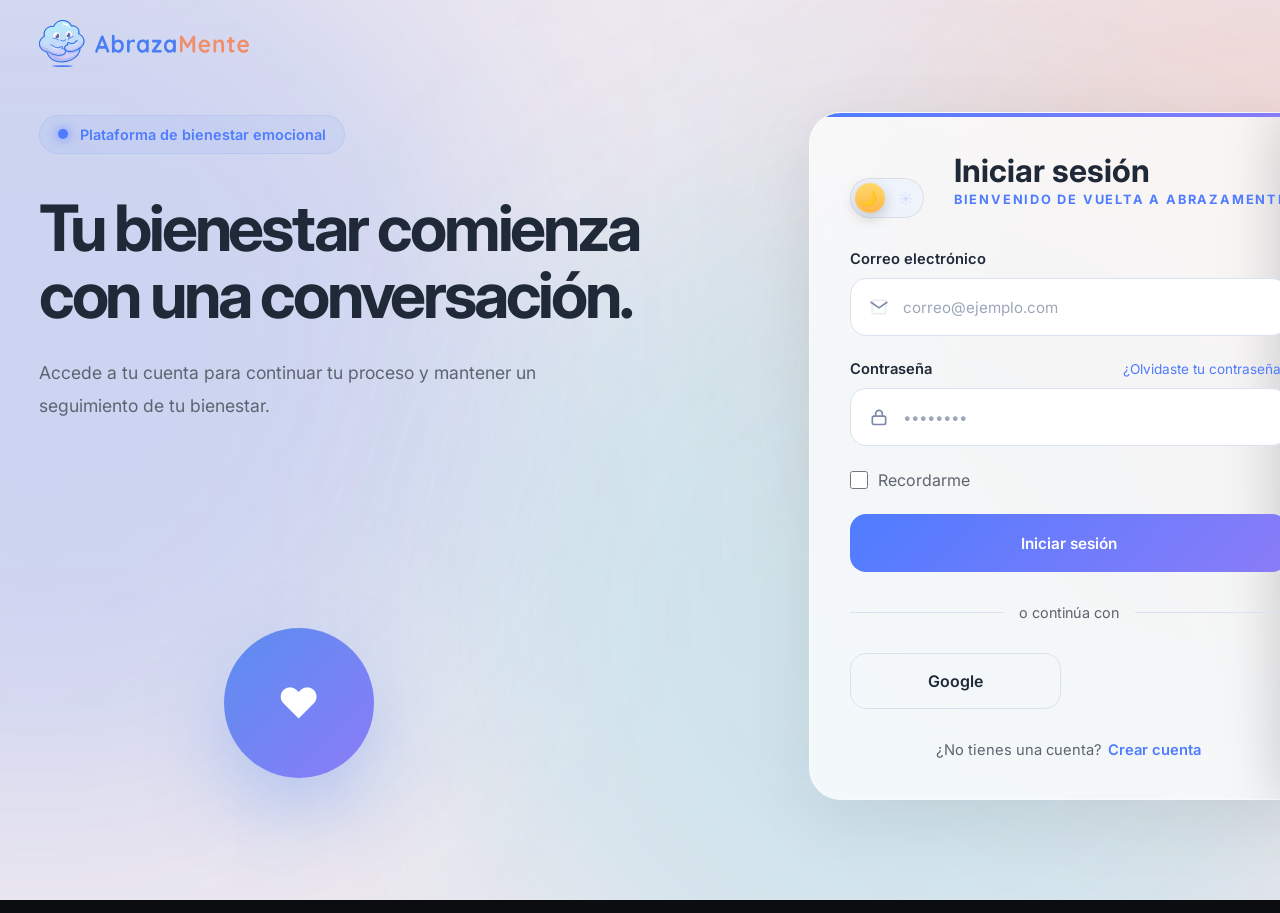
==== src/main/resources/static/public/login.html @ 32d9c1e4 "Sync local project content to Pagina-recursos branch" ====
<!DOCTYPE html>
<html lang="es" data-theme="light">

<head>

    <meta charset="UTF-8">
    <meta name="viewport" content="width=device-width, initial-scale=1.0">

    <title>AbrazaMente | Iniciar sesión</title>

    <!-- Google Fonts -->
    <link rel="preconnect" href="https://fonts.googleapis.com">
    <link rel="preconnect" href="https://fonts.gstatic.com" crossorigin>

    <link
        href="https://fonts.googleapis.com/css2?family=Inter:wght@300;400;500;600;700;800&display=swap"
        rel="stylesheet">

    <!-- CSS -->
    <link rel="stylesheet" href="/src/main/resources/static/src/styles/login-global.css">
    <link rel="stylesheet" href="/src/main/resources/static/src/styles/login.css">

</head>

<body>

    <!-- =========================
         LOGIN
    ========================== -->

    <main class="login">

        <!-- ===================================================
             HERO
        ==================================================== -->

        <section class="hero">

            <div class="hero__content">

                <img
                    src="/src/main/resources/static/src/assets/images/AbrazaMente_Logo.svg"
                    alt="AbrazaMente"
                    class="hero__logo">

                <div class="hero__badge">

                    <span class="hero__badge-dot"></span>

                    <span>
                        Plataforma de bienestar emocional
                    </span>

                </div>

                <h1 class="hero__title">

                    Tu bienestar comienza
                    con una conversación.

                </h1>

                <p class="hero__description">

                    Accede a tu cuenta para continuar tu proceso
                    y mantener un seguimiento de tu bienestar.

                </p>

                <!-- ==========================================
                     ILUSTRACIÓN
                =========================================== -->

                <div class="hero__illustration">

                    <!-- Núcleo -->

                    <div class="mind-core">

                        <div class="mind-heart">

                            ❤

                        </div>

                    </div>

                    <!-- Órbitas -->

                    <span class="orbit orbit--1"></span>
                    <span class="orbit orbit--2"></span>
                    <span class="orbit orbit--3"></span>
                    <span class="orbit orbit--4"></span>
                    <span class="orbit orbit--5"></span>
                    <span class="orbit orbit--6"></span>

                    <!-- Partículas -->

                    <span class="particle particle--1"></span>
                    <span class="particle particle--2"></span>
                    <span class="particle particle--3"></span>
                    <span class="particle particle--4"></span>
                    <span class="particle particle--5"></span>

                </div>

            </div>

        </section>

        <!-- ===================================================
             LOGIN CARD
        ==================================================== -->

        <section class="login-card">

            <header class="login-card__header">

                <button
                    id="theme-toggle"
                    class="theme-toggle"
                    aria-label="Cambiar tema">

                    <span class="theme-toggle__sun">
                        🌙
                    </span>

                    <span class="theme-toggle__thumb"></span>

                    <span class="theme-toggle__moon">
                        ☀
                    </span>

                </button>

                <div class="login-card__heading">

                    <h2 class="login-card__title">
                        Iniciar sesión
                    </h2>

                    <p class="login-card__subtitle">
                        Bienvenido de vuelta a
                        <strong>AbrazaMente</strong>
                    </p>

                </div>

            </header>

            <!-- ==========================================
                 FORMULARIO
            =========================================== -->

            <form class="form">

                <div class="form__group">

                    <label
                        class="form__label"
                        for="email">

                        Correo electrónico

                    </label>

                    <div class="input">

                        <svg
                            class="input__icon"
                            xmlns="http://www.w3.org/2000/svg"
                            width="20"
                            height="20"
                            fill="none"
                            stroke="currentColor"
                            stroke-width="2"
                            viewBox="0 0 24 24">

                            <path d="M4 4h16v16H4z" opacity=".15"/>
                            <path d="M22 6L12 13L2 6"/>

                        </svg>

                        <input
                            id="email"
                            type="email"
                            placeholder="correo@ejemplo.com"
                            autocomplete="email"
                            required>

                    </div>

                </div>

                <div class="form__group">

                    <div class="form__row">

                        <label
                            class="form__label"
                            for="password">

                            Contraseña

                        </label>

                        <a
                            href="#"
                            class="form__link">

                            ¿Olvidaste tu contraseña?

                        </a>

                    </div>

                    <div class="input">

                        <svg
                            class="input__icon"
                            xmlns="http://www.w3.org/2000/svg"
                            width="20"
                            height="20"
                            fill="none"
                            stroke="currentColor"
                            stroke-width="2"
                            viewBox="0 0 24 24">

                            <rect
                                x="4"
                                y="11"
                                width="16"
                                height="10"
                                rx="2"/>

                            <path d="M8 11V8a4 4 0 118 0v3"/>

                        </svg>

                        <input
                            id="password"
                            type="password"
                            placeholder="••••••••"
                            autocomplete="current-password"
                            required>

                    </div>

                </div>

                <div class="form__options">

                    <label class="checkbox">

                        <input type="checkbox">

                        <span>

                            Recordarme

                        </span>

                    </label>

                </div>

                <button
                    type="submit"
                    class="button button--primary">

                    Iniciar sesión

                </button>

            </form>

            <!-- ==========================================
                 SEPARADOR
            =========================================== -->

            <div class="separator">

                <span>

                    o continúa con

                </span>

            </div>

            <!-- ==========================================
                 LOGIN SOCIAL
            =========================================== -->

            <div class="social">

                <button
                    class="button button--secondary"
                    type="button">

                    Google

                </button>

            </div>

            <!-- ==========================================
                 FOOTER
            =========================================== -->

            <footer class="login-card__footer">

                <span>

                    ¿No tienes una cuenta?

                </span>

                <a href="#">

                    Crear cuenta

                </a>

            </footer>

        </section>

    </main>

    <script src="/src/main/resources/static/src/js/login-theme.js"></script>

</body>

</html>
---- src/main/resources/static/src/styles/login-global.css ----
/* ==========================================================
   RESET
========================================================== */

*,
*::before,
*::after{
    margin:0;
    padding:0;
    box-sizing:border-box;
}

html{
    scroll-behavior:smooth;
}

body{
    min-height:100vh;
    font-family:"Inter",sans-serif;
    -webkit-font-smoothing:antialiased;
    text-rendering:optimizeLegibility;
}

/* ==========================================================
   VARIABLES
========================================================== */

:root{

    /* Background */

    --color-background:#f5f7fb;
    --color-surface:rgba(255,255,255,.72);

    /* Text */

    --color-title:#1f2937;
    --color-text:#5d6470;

    /* Primary */

    --color-primary:#4F7CFF;
    --color-primary-hover:#3566f2;

    /* Borders */

    --color-border:#dbe2ef;

    /* Inputs */

    --color-input:#ffffff;

    /* Effects */

    --shadow-lg:
        0 30px 60px rgba(15,23,42,.12);

    --radius-lg:28px;

    --transition:.30s ease;

}



/* ==========================================================
   BODY
========================================================== */

body{

    position: fixed;

    background-image: url("/src/main/resources/static/src/assets/images/background-login-light.png");

    background-size: cover;

    background-repeat: no-repeat;

    background-position: center;

    background-attachment: fixed;

    background-color: #0b0d10;

    margin: 0;

    padding: 0;
}

html[data-theme="dark"]{

    background-image: url("/src/main/resources/static/src/assets/images/background-login-dark.png");

    --color-background:#0f172a;

    --color-surface:
        rgba(22,28,45,.72);

    --color-title:#ffffff;

    --color-text:#b7c1d4;

    --color-primary:#6d96ff;

    --color-primary-hover:#83a6ff;

    --color-border:#30384d;

    --color-input:#182133;

    --shadow-lg:
        0 30px 60px rgba(0,0,0,.45);

}

/* ==========================================================
   TYPOGRAPHY
========================================================== */

h1,
h2,
h3,
h4{

    font-weight:700;
    line-height:1.2;

}

p{

    color:var(--color-text);

    line-height:1.7;

}

a{

    text-decoration:none;

    color:var(--color-primary);

    transition:var(--transition);

}

a:hover{

    opacity:.8;

}

/* ==========================================================
   BUTTONS
========================================================== */

.button{

    border:none;

    cursor:pointer;

    font-family:inherit;

    transition:var(--transition);

}

.button--primary{

    height:54px;

    border-radius:14px;

    color:#fff;

    font-weight:600;

background:

        linear-gradient(
            135deg,
            var(--color-primary),
            #7a63ff
        );

}

.button--primary:hover{

    transform:translateY(-2px);

    box-shadow:

        0 15px 35px
        rgba(79,124,255,.35);

}

.button--secondary{

    height:52px;

    border-radius:14px;

    background:var(--color-input);

    border:1px solid var(--color-border);

    color:var(--color-title);

}

.button--secondary:hover{

    border-color:var(--color-primary);

}

/* ==========================================================
   INPUTS
========================================================== */

.input{

    display:flex;

    align-items:center;

    gap:14px;

    height:56px;

    padding:0 18px;

    border-radius:14px;

    background:var(--color-input);

    border:1px solid var(--color-border);

    transition:var(--transition);

}

.input:focus-within{

    border-color:var(--color-primary);

    box-shadow:

        0 0 0 4px
        rgba(79,124,255,.15);

}

.input input{

    width:100%;

    border:none;

    outline:none;

    background:transparent;

    font:inherit;

    color:var(--color-title);

}

.input input::placeholder{

    color:#9ca3af;

}

.input__icon{

    color:var(--color-text);

}

/* ==========================================================
   UTILITIES
========================================================== */

img{

    max-width:100%;

    display:block;

}

button{

    font:inherit;

}
---- src/main/resources/static/src/styles/login.css ----
/* ==========================================================
   LOGIN
   AbrazaMente
========================================================== */

/* ==========================================================
   VARIABLES LOCALES
========================================================== */

:root {

    --login-width: 520px;
    --hero-max-width: 700px;

    --space-1: 8px;
    --space-2: 16px;
    --space-3: 24px;
    --space-4: 32px;
    --space-5: 48px;
    --space-6: 64px;
    --space-7: 96px;

}

/* ==========================================================
   PAGE
========================================================== */

body{

    overflow-x:hidden;

}

/* ==========================================================
   BACKGROUND
========================================================== */

.background{

    position:fixed;

    inset:0;

    z-index:-10;

    overflow:hidden;

    background:

        var(--color-background);

    transition:background .35s ease;

}

/* degradado superior */

.background::before{

    content:"";

    position:absolute;

    width:700px;

    height:700px;

    left:-260px;

    top:-220px;

    border-radius:50%;

    background:

        radial-gradient(
            circle,
            rgba(91,141,239,.18),
            transparent 70%
        );

    filter:blur(40px);

}

/* degradado inferior */

.background::after{

    content:"";

    position:absolute;

    width:650px;

    height:650px;

    right:-240px;

    bottom:-240px;

    border-radius:50%;

    background:

        radial-gradient(
            circle,
            rgba(139,124,248,.18),
            transparent 70%
        );

    filter:blur(40px);

}

/* ==========================================================
   MAIN
========================================================== */

.login{

    width:min(1600px,94%);

    min-height:100vh;

    margin:auto;

    display:grid;

    grid-template-columns:

        minmax(650px,1fr)

        var(--login-width);

    align-items:center;

    justify-content:space-between;

    gap:120px;

}

/* ==========================================================
   HERO
========================================================== */

.hero{

    display:flex;

    justify-content:center;

    align-items:center;

}

.hero__content{

    width:100%;

    max-width:var(--hero-max-width);

    animation:fadeLeft .8s ease;

}

/* ==========================================================
   LOGO
========================================================== */

.hero__logo{

    width:210px;

    margin-bottom:var(--space-5);

    margin-top: 20px;

}

/* ==========================================================
   BADGE
========================================================== */

.hero__badge{

    display:inline-flex;

    align-items:center;

    gap:12px;

    padding:

        10px

        18px;

    border-radius:999px;

    background:

        rgba(91,141,239,.08);

    border:

        1px solid rgba(91,141,239,.12);

    color:

        var(--color-primary);

    font-weight:600;

    font-size:.9rem;

    margin-bottom:40px;

}

.hero__badge-dot{

    width:10px;

    height:10px;

    border-radius:50%;

    background:

        var(--color-primary);

    box-shadow:

        0 0 12px

        var(--color-primary);

}

/* ==========================================================
   TITULO
========================================================== */

.hero__title{

    font-size:

        clamp(3.2rem,5vw,5rem);

    line-height:1.05;

    letter-spacing:-.05em;

    color:

        var(--color-title);

    margin-bottom:28px;

}

/* ==========================================================
   DESCRIPCIÓN
========================================================== */

.hero__description{

    max-width:560px;

    font-size:1.1rem;

    line-height:1.9;

    color:

        var(--color-text);

}

/* ==========================================================
   ILUSTRACIÓN
========================================================== */

.hero__illustration{

    position:relative;

    width:520px;

    height:420px;

    margin-top:70px;

}

/* núcleo */

.mind-core{

    position:absolute;

    left:50%;

    top:50%;

    transform:

        translate(-50%,-50%);

    width:150px;

    height:150px;

    border-radius:50%;

    display:flex;

    justify-content:center;

    align-items:center;

    background:

        linear-gradient(

            135deg,

            #5B8DEF,

            #8B7CF8

        );

    box-shadow:

        0 35px 80px rgba(91,141,239,.35);

}

.mind-heart{

    color:white;

    font-size:2.6rem;

}

/* ==========================================================
   ENTRADA
========================================================== */

@keyframes fadeLeft{

    from{

        opacity:0;

        transform:

            translateX(-40px);

    }

    to{

        opacity:1;

        transform:

            translateX(0);

    }

}

/* ==========================================================
   LOGIN CARD
========================================================== */

.login-card{

    position:relative;

    display:flex;

    flex-direction:column;

    width:100%;

    animation:fadeRight .8s ease;

    justify-self:end;

    gap:32px;

    padding:40px;

    border-radius:32px;

    background:rgba(255,255,255,.75);

    backdrop-filter:blur(28px);

    -webkit-backdrop-filter:blur(28px);

    border:1px solid rgba(255,255,255,.35);

    box-shadow: 0 20px 70px rgba(0,0,0,.08);

    overflow:hidden;

}

/* ==========================================================
   THEME TOGGLE
========================================================== */

.theme-toggle{

    position:relative;

    align-self:flex-end;

    display:flex;

    align-items:center;

    justify-content:space-between;

    width:74px;

    height:40px;

    padding:0 8px;

    border:none;

    border-radius:999px;

    cursor:pointer;

    background:rgba(255,255,255,.08);

    border:1px solid rgba(255,255,255,.10);

    transition:
        background .30s ease,
        border-color .30s ease,
        transform .25s ease;

}

.theme-toggle:hover{

    transform:translateY(-2px);

}

html[data-theme="light"] .theme-toggle{

    background:#EEF3FC;

    border:1px solid rgba(0,0,0,.08);

}

/* ==========================================================
   THUMB
========================================================== */

.theme-toggle__thumb{

    position:absolute;

    top:4px;

    left:4px;

    width:30px;

    height:30px;

    border-radius:50%;

    background:linear-gradient(
        180deg,
        #FFD86A,
        #FFB648
    );

    box-shadow:
        0 5px 15px rgba(0,0,0,.20);

    transition:
        transform .35s cubic-bezier(.4,0,.2,1),
        background .30s ease;

}

html[data-theme="dark"] .theme-toggle__thumb{

    transform:translateX(34px);

    background:linear-gradient(
        180deg,
        #E4ECFF,
        #B7C8FF
    );

}

/* ==========================================================
   ICONS
========================================================== */

.theme-toggle__sun,
.theme-toggle__moon{

    display:flex;

    justify-content:center;

    align-items:center;

    width:18px;

    height:18px;

    font-size:.9rem;

    z-index:2;

    user-select:none;

    transition:
        opacity .30s ease,
        transform .30s ease;

}

.theme-toggle__sun{

    color:#FFB648;

}

.theme-toggle__moon{

    color:#B7C8FF;

}

html[data-theme="dark"] .theme-toggle__sun{

    opacity:.45;

}

html[data-theme="light"] .theme-toggle__moon{

    opacity:.45;

}

/* Modo oscuro */

html[data-theme="dark"] .login-card{

    background:rgba(20,26,40,.78);

    border:1px solid rgba(255,255,255,.08);

    box-shadow:

        0 25px 80px rgba(0,0,0,.45);

}

/* Línea superior */

.login-card::before{

    content:"";

    position:absolute;

    top:0;

    left:0;

    width:100%;

    height:4px;

    background:linear-gradient(

        90deg,

        var(--color-primary),

        #8B7CF8

    );

}

/* ==========================================================
   HEADER
========================================================== */

.login-card__header{

    display:flex;

    justify-content:space-between;

    align-items:flex-start;

    gap:24px;

}

.login-card__subtitle{

    display:block;

    color:var(--color-primary);

    text-transform:uppercase;

    letter-spacing:.14em;

    font-size:.8rem;

    font-weight:700;

    margin-bottom:8px;

}

.login-card__title{

    color:var(--color-title);

    font-size:2rem;

    font-weight:700;

    line-height:1.1;

}

/* ==========================================================
   FORM
========================================================== */

.form{

    display:flex;

    flex-direction:column;

    gap:24px;

}

.form__group{

    display:flex;

    flex-direction:column;

    gap:10px;

}

.form__row{

    display:flex;

    justify-content:space-between;

    align-items:center;

}

.form__label{

    color:var(--color-title);

    font-size:.92rem;

    font-weight:600;

}

.form__link{

    color:var(--color-primary);

    font-size:.85rem;

    text-decoration:none;

    transition:.25s;

}

.form__link:hover{

    opacity:.75;

}

/* ==========================================================
   INPUT
========================================================== */

.input{

    display:flex;

    align-items:center;

    gap:14px;

    height:58px;

    padding:0 18px;

    border-radius:16px;

    background:var(--color-input);

    border:1px solid var(--color-border);

    transition:all .25s ease;

}

.input:hover{

    border-color:rgba(91,141,239,.35);

}

.input:focus-within{

    border-color:var(--color-primary);

    box-shadow:

        0 0 0 4px rgba(91,141,239,.12);

}

.input__icon{

    width:20px;

    height:20px;

    color:#7B8AA5;

    flex-shrink:0;

}

.input input{

    width:100%;

    border:none;

    outline:none;

    background:transparent;

    color:var(--color-title);

    font-size:.95rem;

    font-family:inherit;

}

.input input::placeholder{

    color:#9CA7BA;

}

/* ==========================================================
   OPCIONES
========================================================== */

.form__options{

    display:flex;

    justify-content:space-between;

    align-items:center;

}

.checkbox{

    display:flex;

    align-items:center;

    gap:10px;

    cursor:pointer;

    user-select:none;

    color:var(--color-text);

}

.checkbox input{

    width:18px;

    height:18px;

    accent-color:var(--color-primary);

}

/* ==========================================================
   BOTONES
========================================================== */

.button{

    border:none;

    border-radius:16px;

    cursor:pointer;

    transition:.25s;

    font-family:inherit;

}

.button--primary{

    height:58px;

    background:linear-gradient(

        135deg,

        var(--color-primary),

        #8B7CF8

    );

    color:white;

    font-size:.96rem;

    font-weight:600;

}

.button--primary:hover{

    transform:translateY(-2px);

    box-shadow:

        0 12px 28px rgba(91,141,239,.35);

}

.button--primary:active{

    transform:translateY(0);

}

/* ==========================================================
   SEPARADOR
========================================================== */

.separator{

    display:flex;

    align-items:center;

    gap:16px;

}

.separator::before,

.separator::after{

    content:"";

    flex:1;

    height:1px;

    background:var(--color-border);

}

.separator span{

    color:var(--color-text);

    font-size:.9rem;

}

/* ==========================================================
   SOCIAL
========================================================== */

.social{

    display:grid;

    grid-template-columns:repeat(2,1fr);

    gap:16px;

}

.button--secondary{

    height:56px;

    background:transparent;

    border:1px solid var(--color-border);

    color:var(--color-title);

    font-weight:600;

}

.button--secondary:hover{

    background:rgba(91,141,239,.08);

    border-color:var(--color-primary);

}

/* ==========================================================
   FOOTER
========================================================== */

.login-card__footer{

    display:flex;

    justify-content:center;

    gap:6px;

    font-size:.92rem;

    color:var(--color-text);

}

.login-card__footer a{

    color:var(--color-primary);

    font-weight:600;

    text-decoration:none;

}

.login-card__footer a:hover{

    text-decoration:underline;

}

/* ==========================================================
   ANIMACIÓN
========================================================== */

@keyframes fadeRight{

    from{

        opacity:0;

        transform:translateX(40px);

    }

    to{

        opacity:1;

        transform:translateX(0);

    }

}
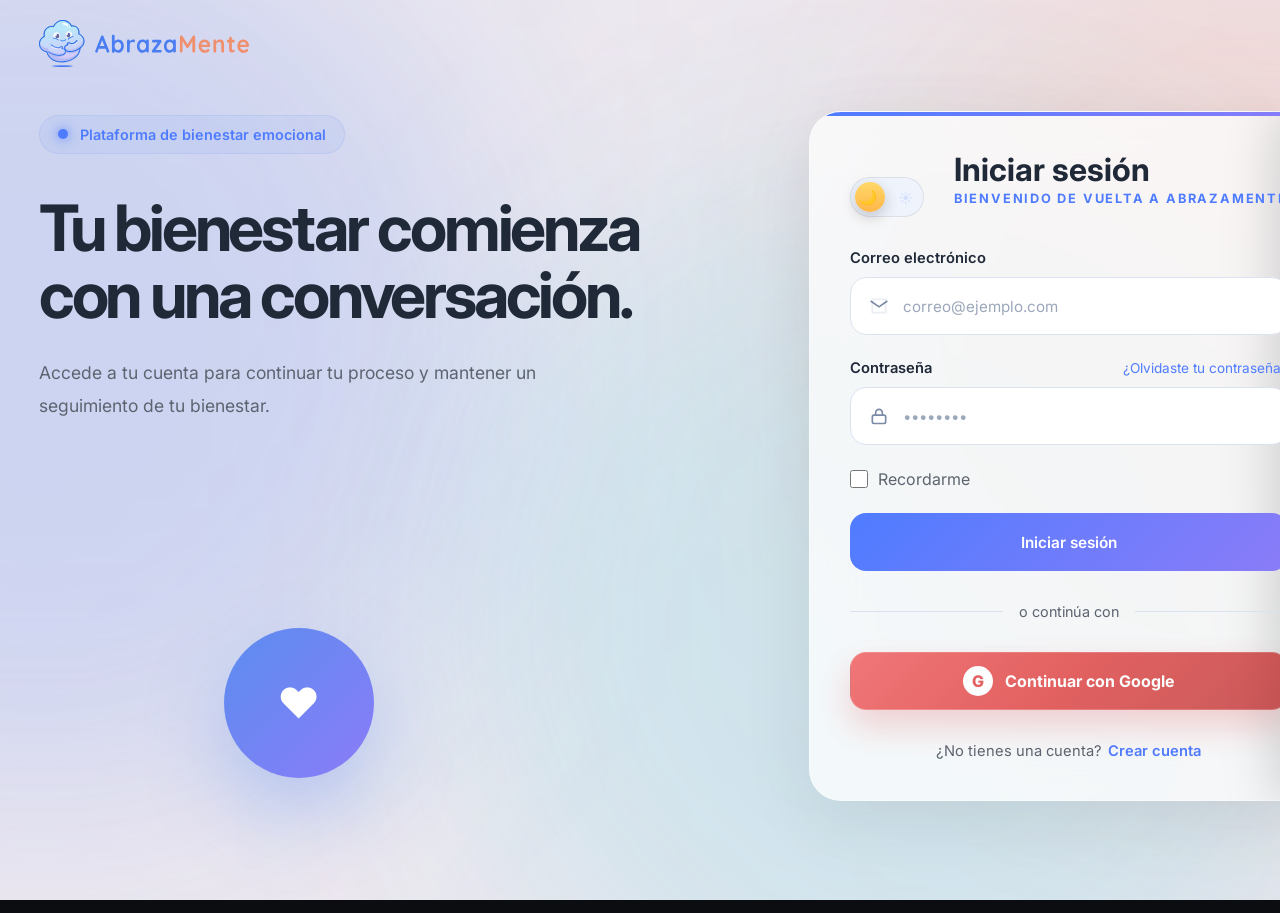
==== commit ef3b24aa: "Merge branch 'main' of https://github.com/CamilaGonzalez88/mental-app" ====
--- a/src/main/resources/static/public/login.html
+++ b/src/main/resources/static/public/login.html
@@ -39,7 +39,7 @@
             <div class="hero__content">
 
                 <img
-                    src="/src/main/resources/static/src/assets/images/AbrazaMente_Logo.svg"
+                    src="../src/assets/images/AbrazaMente_Logo.svg"
                     alt="AbrazaMente"
                     class="hero__logo">
 
@@ -295,12 +295,21 @@
             <div class="social">
 
                 <button
-                    class="button button--secondary"
-                    type="button">
-
-                    Google
+                    id="google-login-button"
+                    class="button button--google"
+                    type="button"
+                    aria-label="Continuar con Google">
+
+                    <span class="button--google__icon" aria-hidden="true">G</span>
+                    <span>Continuar con Google</span>
 
                 </button>
+
+                <div
+                    id="google-signin-native"
+                    class="google-signin-native"
+                    aria-hidden="true">
+                </div>
 
             </div>
 
@@ -328,8 +337,9 @@
 
     </main>
 
-    <script src="/src/main/resources/static/src/js/login-theme.js"></script>
+    <script src="https://accounts.google.com/gsi/client" async defer></script>
+    <script src="../src/js/login-theme.js" defer></script>
 
 </body>
 
-</html>+</html>
--- a/src/main/resources/static/src/styles/login-global.css
+++ b/src/main/resources/static/src/styles/login-global.css
@@ -71,7 +71,7 @@
 
     position: fixed;
 
-    background-image: url("/src/main/resources/static/src/assets/images/background-login-light.png");
+    background-image: url("../assets/images/background-login-light.png");
 
     background-size: cover;
 
@@ -89,8 +89,6 @@
 }
 
 html[data-theme="dark"]{
-
-    background-image: url("/src/main/resources/static/src/assets/images/background-login-dark.png");
 
     --color-background:#0f172a;
 
@@ -300,4 +298,10 @@
 
     font:inherit;
 
-}+}
+
+html[data-theme="dark"] body{
+
+    background-image: url("../assets/images/background-login-dark.png");
+
+}
--- a/src/main/resources/static/src/styles/login.css
+++ b/src/main/resources/static/src/styles/login.css
@@ -933,7 +933,7 @@
 
     display:grid;
 
-    grid-template-columns:repeat(2,1fr);
+    grid-template-columns:1fr;
 
     gap:16px;
 
@@ -961,6 +961,136 @@
 
 }
 
+.button--google{
+
+    position:relative;
+
+    display:flex;
+
+    align-items:center;
+
+    justify-content:center;
+
+    gap:12px;
+
+    width:100%;
+
+    height:58px;
+
+    color:#ffffff;
+
+    font-weight:700;
+
+    background:
+        linear-gradient(
+            135deg,
+            #ef4444,
+            #dc2626 48%,
+            #b91c1c
+        );
+
+    border:1px solid rgba(255,255,255,.18);
+
+    box-shadow:
+        0 16px 34px rgba(220,38,38,.28);
+
+    overflow:hidden;
+
+}
+
+.button--google::before{
+
+    content:"";
+
+    position:absolute;
+
+    inset:0;
+
+    background:
+        linear-gradient(
+            120deg,
+            transparent,
+            rgba(255,255,255,.22),
+            transparent
+        );
+
+    transform:translateX(-120%);
+
+    transition:transform .45s ease;
+
+}
+
+.button--google:hover{
+
+    transform:translateY(-2px);
+
+    box-shadow:
+        0 20px 42px rgba(220,38,38,.36);
+
+}
+
+.button--google:hover::before{
+
+    transform:translateX(120%);
+
+}
+
+.button--google:disabled{
+
+    cursor:not-allowed;
+
+    opacity:.72;
+
+    transform:none;
+
+}
+
+.button--google__icon{
+
+    display:grid;
+
+    place-items:center;
+
+    width:30px;
+
+    height:30px;
+
+    border-radius:50%;
+
+    color:#dc2626;
+
+    background:#ffffff;
+
+    font-size:1rem;
+
+    font-weight:800;
+
+    z-index:1;
+
+}
+
+.button--google span{
+
+    z-index:1;
+
+}
+
+.google-signin-native{
+
+    position:absolute;
+
+    width:1px;
+
+    height:1px;
+
+    overflow:hidden;
+
+    opacity:0;
+
+    pointer-events:none;
+
+}
+
 /* ==========================================================
    FOOTER
 ========================================================== */
@@ -1017,4 +1147,4 @@
 
     }
 
-}+}
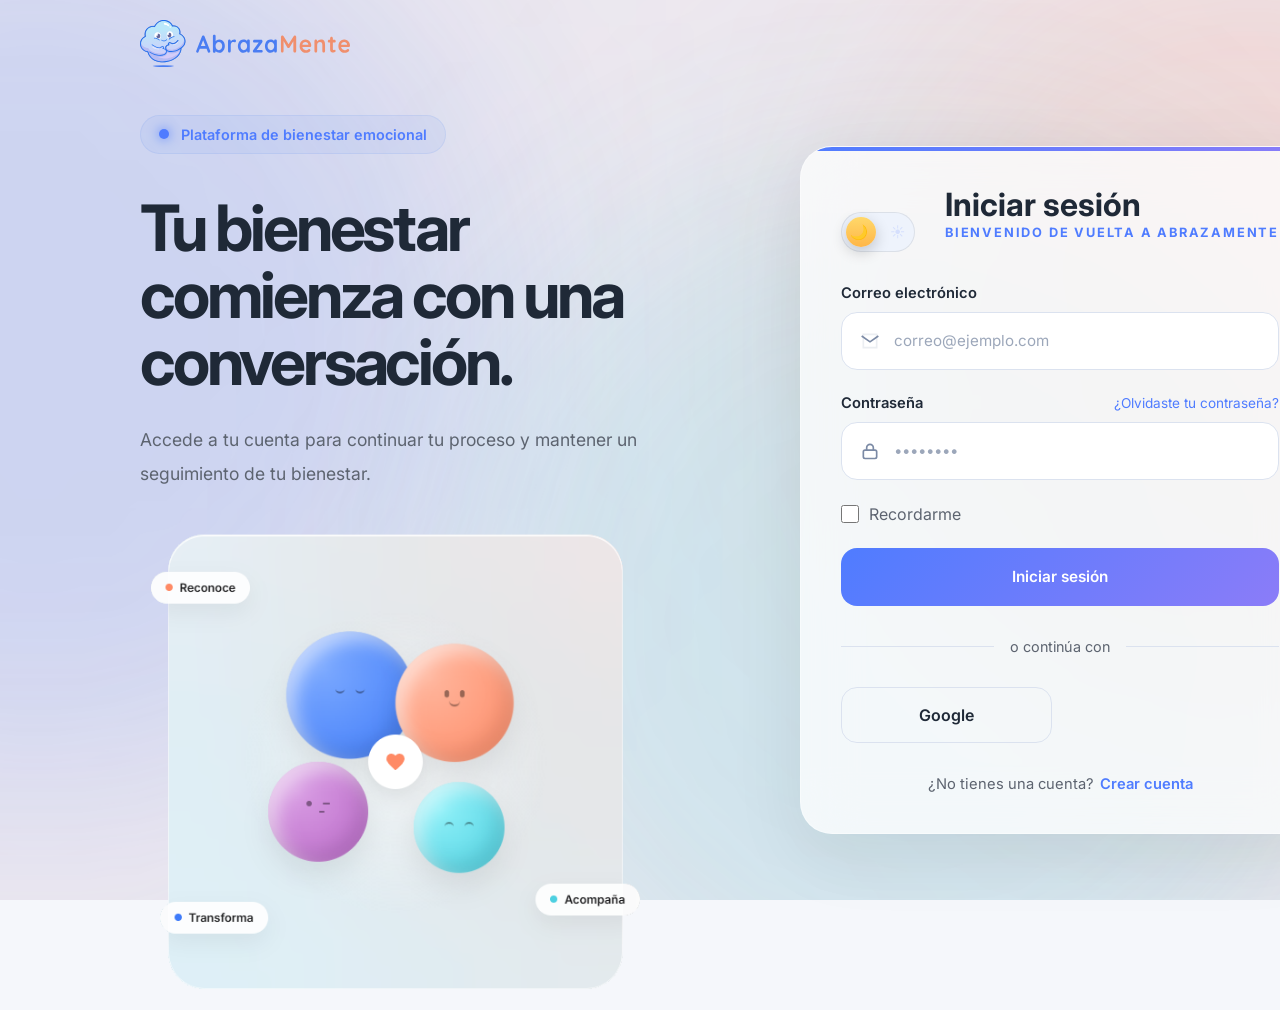
==== commit 988d74cd: "Fix login page" ====
--- a/src/main/resources/static/public/login.html
+++ b/src/main/resources/static/public/login.html
@@ -36,12 +36,11 @@
 
         <section class="hero">
 
-            <div class="hero__content">
-
-                <img
-                    src="../src/assets/images/AbrazaMente_Logo.svg"
+            <div class="hero__content" >
+                <a href="/src/main/resources/static/public/index.html" id="a-hero"><img
+                    src="/src/main/resources/static/src/assets/images/AbrazaMente_Logo.svg"
                     alt="AbrazaMente"
-                    class="hero__logo">
+                    class="hero__logo"></a>
 
                 <div class="hero__badge">
 
@@ -77,30 +76,8 @@
 
                     <div class="mind-core">
 
-                        <div class="mind-heart">
-
-                            ❤
-
-                        </div>
-
                     </div>
 
-                    <!-- Órbitas -->
-
-                    <span class="orbit orbit--1"></span>
-                    <span class="orbit orbit--2"></span>
-                    <span class="orbit orbit--3"></span>
-                    <span class="orbit orbit--4"></span>
-                    <span class="orbit orbit--5"></span>
-                    <span class="orbit orbit--6"></span>
-
-                    <!-- Partículas -->
-
-                    <span class="particle particle--1"></span>
-                    <span class="particle particle--2"></span>
-                    <span class="particle particle--3"></span>
-                    <span class="particle particle--4"></span>
-                    <span class="particle particle--5"></span>
 
                 </div>
 
@@ -295,21 +272,12 @@
             <div class="social">
 
                 <button
-                    id="google-login-button"
-                    class="button button--google"
-                    type="button"
-                    aria-label="Continuar con Google">
-
-                    <span class="button--google__icon" aria-hidden="true">G</span>
-                    <span>Continuar con Google</span>
+                    class="button button--secondary"
+                    type="button">
+
+                    Google
 
                 </button>
-
-                <div
-                    id="google-signin-native"
-                    class="google-signin-native"
-                    aria-hidden="true">
-                </div>
 
             </div>
 
@@ -337,9 +305,8 @@
 
     </main>
 
-    <script src="https://accounts.google.com/gsi/client" async defer></script>
-    <script src="../src/js/login-theme.js" defer></script>
+    <script src="/src/main/resources/static/src/js/login-theme.js"></script>
 
 </body>
 
-</html>
+</html>
--- a/src/main/resources/static/src/styles/login-global.css
+++ b/src/main/resources/static/src/styles/login-global.css
@@ -59,57 +59,50 @@
 
     --transition:.30s ease;
 
-}
-
-
-
-/* ==========================================================
-   BODY
-========================================================== */
-
-body{
-
-    position: fixed;
-
-    background-image: url("../assets/images/background-login-light.png");
-
+    --img-hero-illustration: url("/src/main/resources/static/src/assets/images/picture-login-light.png");
+
+}
+
+
+
+/* ==========================================================
+   BODY & THEMES
+========================================================== */
+
+body {
+    min-height: 100vh; /* Cambiado de position: fixed a min-height */
+    margin: 0;
+    padding: 0;
     background-size: cover;
-
     background-repeat: no-repeat;
-
     background-position: center;
-
     background-attachment: fixed;
-
-    background-color: #0b0d10;
-
-    margin: 0;
-
-    padding: 0;
-}
-
-html[data-theme="dark"]{
-
-    --color-background:#0f172a;
-
-    --color-surface:
-        rgba(22,28,45,.72);
-
-    --color-title:#ffffff;
-
-    --color-text:#b7c1d4;
-
-    --color-primary:#6d96ff;
-
-    --color-primary-hover:#83a6ff;
-
-    --color-border:#30384d;
-
-    --color-input:#182133;
-
-    --shadow-lg:
-        0 30px 60px rgba(0,0,0,.45);
-
+    transition: background-image 0.35s ease, background-color 0.35s ease;
+}
+
+/* Modo Claro (Por defecto) */
+html[data-theme="light"] body {
+    background-image: url("/src/main/resources/static/src/assets/images/background-login-light.png");
+    background-color: #f5f7fb;
+}
+
+/* Modo Oscuro */
+html[data-theme="dark"] {
+    --color-background: #0f172a;
+    --color-surface: rgba(22, 28, 45, .72);
+    --color-title: #ffffff;
+    --color-text: #b7c1d4;
+    --color-primary: #6d96ff;
+    --color-primary-hover: #83a6ff;
+    --color-border: #30384d;
+    --color-input: #182133;
+    --shadow-lg: 0 30px 60px rgba(0, 0, 0, .45);
+    --img-hero-illustration: url("/src/main/resources/static/src/assets/images/picture-login-dark.png");
+}
+
+html[data-theme="dark"] body {
+    background-image: url("/src/main/resources/static/src/assets/images/background-login-dark.png");
+    background-color: #0f172a;
 }
 
 /* ==========================================================
@@ -298,10 +291,4 @@
 
     font:inherit;
 
-}
-
-html[data-theme="dark"] body{
-
-    background-image: url("../assets/images/background-login-dark.png");
-
-}
+}
--- a/src/main/resources/static/src/styles/login.css
+++ b/src/main/resources/static/src/styles/login.css
@@ -26,10 +26,9 @@
    PAGE
 ========================================================== */
 
-body{
-
-    overflow-x:hidden;
-
+body {
+    overflow-x: hidden; /* Mantiene limpio el desborde horizontal */
+    overflow-y: auto;   /* Fuerza a que el scroll vertical aparezca solo si es necesario */
 }
 
 /* ==========================================================
@@ -118,78 +117,66 @@
    MAIN
 ========================================================== */
 
-.login{
-
-    width:min(1600px,94%);
-
-    min-height:100vh;
-
-    margin:auto;
-
-    display:grid;
-
-    grid-template-columns:
-
-        minmax(650px,1fr)
-
-        var(--login-width);
+.login {
+    width: min(1000px, 94%);
+    min-height: 100vh;
+    margin: auto;
+    display: grid;
+    /* Estructura por defecto para pantallas grandes (Escritorio) */
+    grid-template-columns: minmax(540px, 2fr) var(--login-width);
+    align-items: center;
+    justify-content: space-between;
+    gap: 120px;
+}
+
+/* ==========================================================
+   HERO
+========================================================== */
+
+.hero{
+
+    display:flex;
+
+    justify-content:center;
 
     align-items:center;
 
-    justify-content:space-between;
-
-    gap:120px;
-
-}
-
-/* ==========================================================
-   HERO
-========================================================== */
-
-.hero{
-
-    display:flex;
-
-    justify-content:center;
+}
+
+.hero__content{
+
+    width:100%;
+
+    max-width:var(--hero-max-width);
+
+    animation:fadeLeft .8s ease;
+
+}
+
+/* ==========================================================
+   LOGO
+========================================================== */
+
+.hero__logo{
+
+    width:210px;
+
+    margin-bottom:var(--space-5);
+
+    margin-top: 20px;
+
+}
+
+/* ==========================================================
+   BADGE
+========================================================== */
+
+.hero__badge{
+
+    display:inline-flex;
 
     align-items:center;
 
-}
-
-.hero__content{
-
-    width:100%;
-
-    max-width:var(--hero-max-width);
-
-    animation:fadeLeft .8s ease;
-
-}
-
-/* ==========================================================
-   LOGO
-========================================================== */
-
-.hero__logo{
-
-    width:210px;
-
-    margin-bottom:var(--space-5);
-
-    margin-top: 20px;
-
-}
-
-/* ==========================================================
-   BADGE
-========================================================== */
-
-.hero__badge{
-
-    display:inline-flex;
-
-    align-items:center;
-
     gap:12px;
 
     padding:
@@ -284,68 +271,30 @@
    ILUSTRACIÓN
 ========================================================== */
 
-.hero__illustration{
-
-    position:relative;
-
-    width:520px;
-
-    height:420px;
-
-    margin-top:70px;
-
+/* ==========================================================
+   ILUSTRACIÓN
+========================================================== */
+
+.hero__illustration {
+    position: relative;
+    width: 520px;
+    height: 420px;
+    margin-top: 70px;
 }
 
 /* núcleo */
-
-.mind-core{
-
-    position:absolute;
-
-    left:50%;
-
-    top:50%;
-
-    transform:
-
-        translate(-50%,-50%);
-
-    width:150px;
-
-    height:150px;
-
-    border-radius:50%;
-
-    display:flex;
-
-    justify-content:center;
-
-    align-items:center;
-
-    background:
-
-        linear-gradient(
-
-            135deg,
-
-            #5B8DEF,
-
-            #8B7CF8
-
-        );
-
-    box-shadow:
-
-        0 35px 80px rgba(91,141,239,.35);
-
-}
-
-.mind-heart{
-
-    color:white;
-
-    font-size:2.6rem;
-
+.mind-core {
+    position: absolute;
+    top: 200px;
+    left: 50%;
+    transform: translate(-50%, -50%);
+    width: 500px;
+    height: 500px;
+    background-image: var(--img-hero-illustration);
+    background-size: contain;
+    background-repeat: no-repeat;
+    background-position: center;
+    transition: background-image 0.35s ease;
 }
 
 /* ==========================================================
@@ -933,7 +882,7 @@
 
     display:grid;
 
-    grid-template-columns:1fr;
+    grid-template-columns:repeat(2,1fr);
 
     gap:16px;
 
@@ -961,146 +910,16 @@
 
 }
 
-.button--google{
-
-    position:relative;
-
-    display:flex;
-
-    align-items:center;
+/* ==========================================================
+   FOOTER
+========================================================== */
+
+.login-card__footer{
+
+    display:flex;
 
     justify-content:center;
 
-    gap:12px;
-
-    width:100%;
-
-    height:58px;
-
-    color:#ffffff;
-
-    font-weight:700;
-
-    background:
-        linear-gradient(
-            135deg,
-            #ef4444,
-            #dc2626 48%,
-            #b91c1c
-        );
-
-    border:1px solid rgba(255,255,255,.18);
-
-    box-shadow:
-        0 16px 34px rgba(220,38,38,.28);
-
-    overflow:hidden;
-
-}
-
-.button--google::before{
-
-    content:"";
-
-    position:absolute;
-
-    inset:0;
-
-    background:
-        linear-gradient(
-            120deg,
-            transparent,
-            rgba(255,255,255,.22),
-            transparent
-        );
-
-    transform:translateX(-120%);
-
-    transition:transform .45s ease;
-
-}
-
-.button--google:hover{
-
-    transform:translateY(-2px);
-
-    box-shadow:
-        0 20px 42px rgba(220,38,38,.36);
-
-}
-
-.button--google:hover::before{
-
-    transform:translateX(120%);
-
-}
-
-.button--google:disabled{
-
-    cursor:not-allowed;
-
-    opacity:.72;
-
-    transform:none;
-
-}
-
-.button--google__icon{
-
-    display:grid;
-
-    place-items:center;
-
-    width:30px;
-
-    height:30px;
-
-    border-radius:50%;
-
-    color:#dc2626;
-
-    background:#ffffff;
-
-    font-size:1rem;
-
-    font-weight:800;
-
-    z-index:1;
-
-}
-
-.button--google span{
-
-    z-index:1;
-
-}
-
-.google-signin-native{
-
-    position:absolute;
-
-    width:1px;
-
-    height:1px;
-
-    overflow:hidden;
-
-    opacity:0;
-
-    pointer-events:none;
-
-}
-
-/* ==========================================================
-   FOOTER
-========================================================== */
-
-.login-card__footer{
-
-    display:flex;
-
-    justify-content:center;
-
     gap:6px;
 
     font-size:.92rem;
@@ -1148,3 +967,65 @@
     }
 
 }
+
+#div-hero{
+    border: solid;
+    border-color: black;
+}
+
+/* ==========================================================
+   RESPONSIVE (MEDIA QUERIES)
+========================================================== */
+
+@media (max-width: 1024px) {
+    .login {
+        /* 1. Cambiamos a una sola columna */
+        grid-template-columns: 1fr;
+        
+        /* 2. Forzamos el alto total de la ventana */
+        min-height: 100vh; 
+        
+        /* 3. Forzamos a que el contenedor y sus hijos se alineen al centro horizontal */
+        justify-content: center;
+        justify-items: center; 
+        
+        /* 4. Centramos verticalmente todo el bloque (Hero + Card) */
+        align-content: center;
+        
+        /* 5. Anulamos el alineamiento por celda de escritorio */
+        align-items: stretch; 
+        
+        /* 6. Espaciado y márgenes de seguridad para móviles */
+        gap: 40px;
+        padding: 60px 0; 
+    }
+
+    .hero {
+        text-align: center;
+        width: 100%;
+        max-width: var(--hero-max-width);
+    }
+
+    .hero__content {
+        display: flex;
+        flex-direction: column;
+        align-items: center;
+        width: 100%;
+    }
+
+    .hero__description {
+        margin-inline: auto;
+    }
+
+    .hero__illustration {
+        display: none; 
+    }
+
+    .login-card {
+        /* Fuerza a la tarjeta a posicionarse en el centro de la columna única */
+        justify-self: center; 
+        
+        width: 100%;
+        max-width: var(--login-width); 
+    }
+}
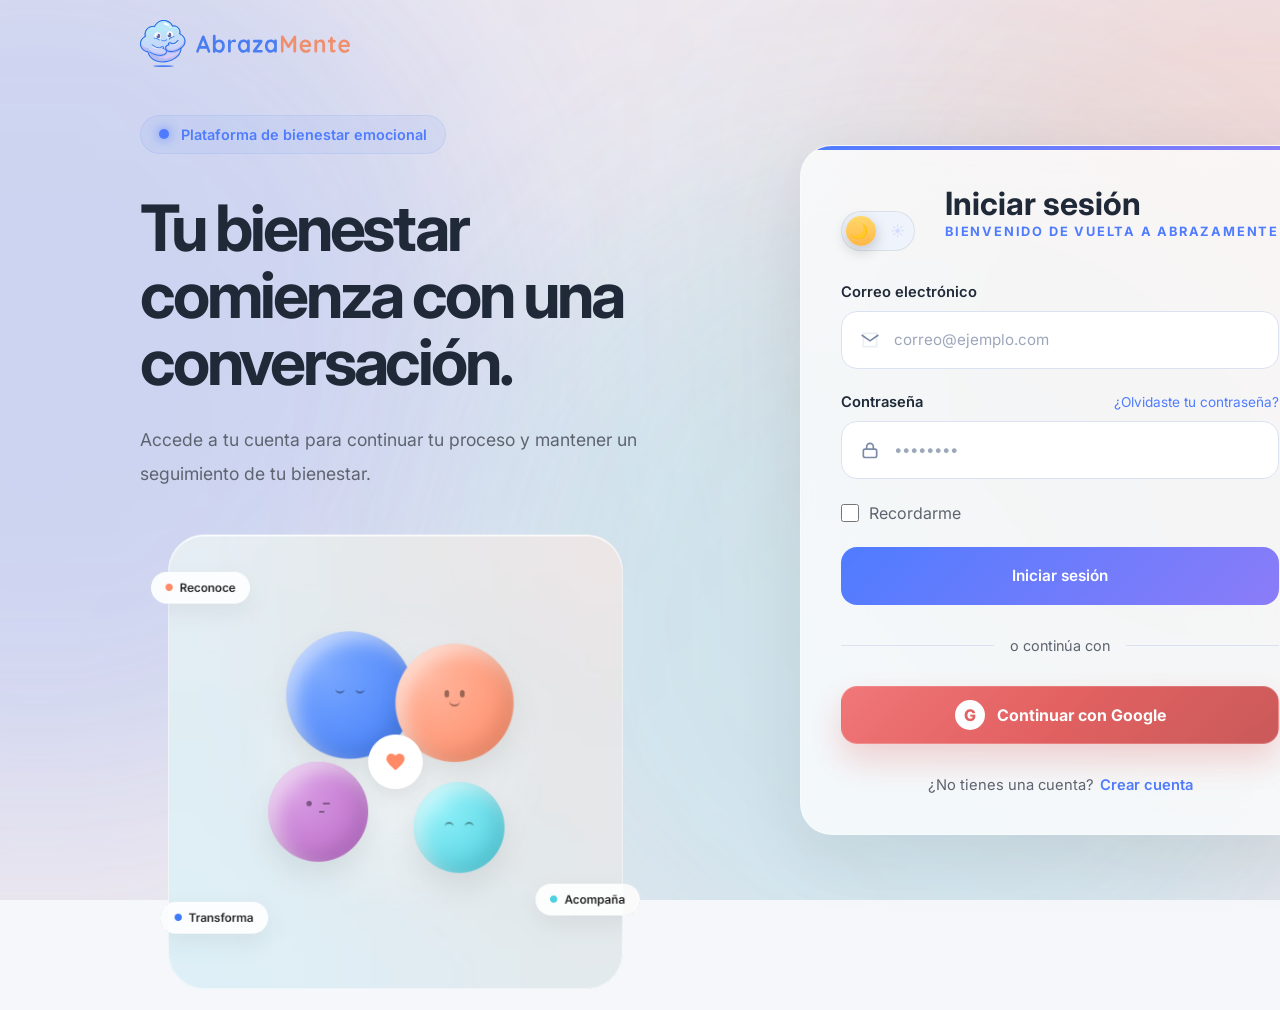
==== commit 49f27ed0: "subiendo login responsive con registro por google" ====
--- a/src/main/resources/static/public/login.html
+++ b/src/main/resources/static/public/login.html
@@ -272,12 +272,21 @@
             <div class="social">
 
                 <button
-                    class="button button--secondary"
-                    type="button">
-
-                    Google
+                    id="google-login-button"
+                    class="button button--google"
+                    type="button"
+                    aria-label="Continuar con Google">
+
+                    <span class="button--google__icon" aria-hidden="true">G</span>
+                    <span>Continuar con Google</span>
 
                 </button>
+
+                <div
+                    id="google-signin-native"
+                    class="google-signin-native"
+                    aria-hidden="true">
+                </div>
 
             </div>
 
@@ -305,7 +314,8 @@
 
     </main>
 
-    <script src="/src/main/resources/static/src/js/login-theme.js"></script>
+    <script src="https://accounts.google.com/gsi/client" async defer></script>
+    <script src="/src/main/resources/static/src/js/login-theme.js" defer></script>
 
 </body>
 
--- a/src/main/resources/static/src/styles/login.css
+++ b/src/main/resources/static/src/styles/login.css
@@ -882,7 +882,7 @@
 
     display:grid;
 
-    grid-template-columns:repeat(2,1fr);
+    grid-template-columns:1fr;
 
     gap:16px;
 
@@ -907,6 +907,136 @@
     background:rgba(91,141,239,.08);
 
     border-color:var(--color-primary);
+
+}
+
+.button--google{
+
+    position:relative;
+
+    display:flex;
+
+    align-items:center;
+
+    justify-content:center;
+
+    gap:12px;
+
+    width:100%;
+
+    height:58px;
+
+    color:#ffffff;
+
+    font-weight:700;
+
+    background:
+        linear-gradient(
+            135deg,
+            #ef4444,
+            #dc2626 48%,
+            #b91c1c
+        );
+
+    border:1px solid rgba(255,255,255,.18);
+
+    box-shadow:
+        0 16px 34px rgba(220,38,38,.28);
+
+    overflow:hidden;
+
+}
+
+.button--google::before{
+
+    content:"";
+
+    position:absolute;
+
+    inset:0;
+
+    background:
+        linear-gradient(
+            120deg,
+            transparent,
+            rgba(255,255,255,.22),
+            transparent
+        );
+
+    transform:translateX(-120%);
+
+    transition:transform .45s ease;
+
+}
+
+.button--google:hover{
+
+    transform:translateY(-2px);
+
+    box-shadow:
+        0 20px 42px rgba(220,38,38,.36);
+
+}
+
+.button--google:hover::before{
+
+    transform:translateX(120%);
+
+}
+
+.button--google:disabled{
+
+    cursor:not-allowed;
+
+    opacity:.72;
+
+    transform:none;
+
+}
+
+.button--google__icon{
+
+    display:grid;
+
+    place-items:center;
+
+    width:30px;
+
+    height:30px;
+
+    border-radius:50%;
+
+    color:#dc2626;
+
+    background:#ffffff;
+
+    font-size:1rem;
+
+    font-weight:800;
+
+    z-index:1;
+
+}
+
+.button--google span{
+
+    z-index:1;
+
+}
+
+.google-signin-native{
+
+    position:absolute;
+
+    width:1px;
+
+    height:1px;
+
+    overflow:hidden;
+
+    opacity:0;
+
+    pointer-events:none;
 
 }
 
